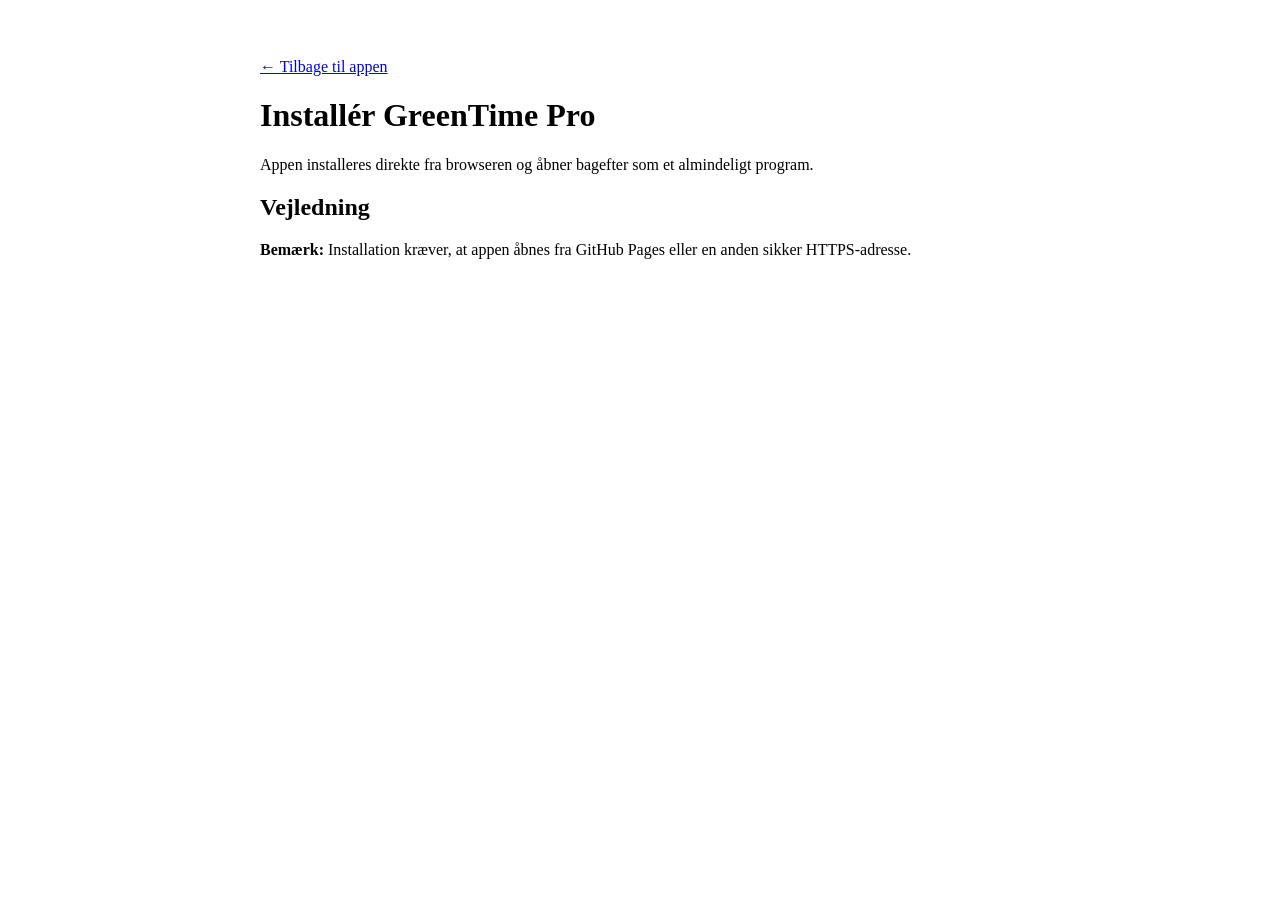
==== install/index.html @ ee956dd2 "Add install/index.html" ====
<!doctype html><html lang="da" data-theme="dark"><head><meta charset="utf-8"><meta name="viewport" content="width=device-width,initial-scale=1"><title>Installér GreenTime Pro</title><script>document.documentElement.dataset.theme=localStorage.getItem('gtp_theme')||'dark'</script><link rel="stylesheet" href="../css/theme.css"><link rel="stylesheet" href="../css/components.css"><style>main{max-width:760px;margin:40px auto;padding:18px}.install-step{padding:14px 0;border-bottom:1px solid var(--border)}#installBtn[hidden]{display:none}</style></head><body><main><a href="../">← Tilbage til appen</a><h1>Installér GreenTime Pro</h1><p>Appen installeres direkte fra browseren og åbner bagefter som et almindeligt program.</p><button id="installBtn" class="primary" hidden>Installér nu</button><article class="card"><h2 id="deviceTitle">Vejledning</h2><div id="instructions"></div></article><p><strong>Bemærk:</strong> Installation kræver, at appen åbnes fra GitHub Pages eller en anden sikker HTTPS-adresse.</p></main><script src="install.js"></script></body></html>
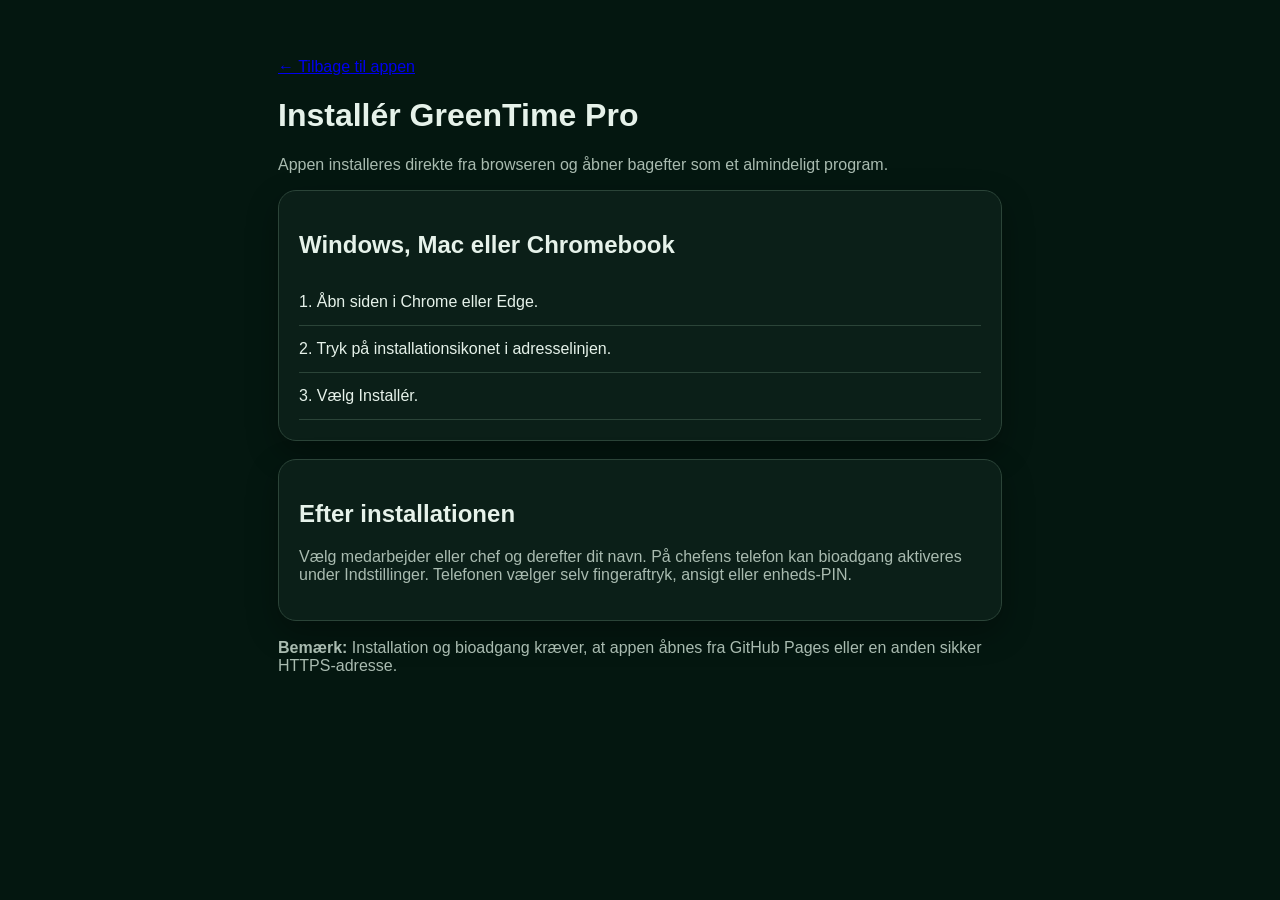
==== commit 629986bc: "Version 4.1: Normaliser regneark og tilføj chef-lås Tilføj normaliseret Google Sheets-model med ti f" ====
--- a/install/index.html
+++ b/install/index.html
@@ -1 +1 @@
-<!doctype html><html lang="da" data-theme="dark"><head><meta charset="utf-8"><meta name="viewport" content="width=device-width,initial-scale=1"><title>Installér GreenTime Pro</title><script>document.documentElement.dataset.theme=localStorage.getItem('gtp_theme')||'dark'</script><link rel="stylesheet" href="../css/theme.css"><link rel="stylesheet" href="../css/components.css"><style>main{max-width:760px;margin:40px auto;padding:18px}.install-step{padding:14px 0;border-bottom:1px solid var(--border)}#installBtn[hidden]{display:none}</style></head><body><main><a href="../">← Tilbage til appen</a><h1>Installér GreenTime Pro</h1><p>Appen installeres direkte fra browseren og åbner bagefter som et almindeligt program.</p><button id="installBtn" class="primary" hidden>Installér nu</button><article class="card"><h2 id="deviceTitle">Vejledning</h2><div id="instructions"></div></article><p><strong>Bemærk:</strong> Installation kræver, at appen åbnes fra GitHub Pages eller en anden sikker HTTPS-adresse.</p></main><script src="install.js"></script></body></html>
+<!doctype html><html lang="da" data-theme="dark"><head><meta charset="utf-8"><meta name="viewport" content="width=device-width,initial-scale=1"><title>Installér GreenTime Pro</title><script>document.documentElement.dataset.theme=localStorage.getItem('gtp_theme')||'dark'</script><link rel="stylesheet" href="../css/theme.css"><link rel="stylesheet" href="../css/components.css"><style>main{max-width:760px;margin:40px auto;padding:18px}.install-step{padding:14px 0;border-bottom:1px solid var(--border)}#installBtn[hidden]{display:none}</style></head><body><main><a href="../">← Tilbage til appen</a><h1>Installér GreenTime Pro</h1><p>Appen installeres direkte fra browseren og åbner bagefter som et almindeligt program.</p><button id="installBtn" class="primary" hidden>Installér nu</button><article class="card"><h2 id="deviceTitle">Vejledning</h2><div id="instructions"></div></article><article class="card"><h2>Efter installationen</h2><p>Vælg medarbejder eller chef og derefter dit navn. På chefens telefon kan bioadgang aktiveres under Indstillinger. Telefonen vælger selv fingeraftryk, ansigt eller enheds-PIN.</p></article><p><strong>Bemærk:</strong> Installation og bioadgang kræver, at appen åbnes fra GitHub Pages eller en anden sikker HTTPS-adresse.</p></main><script src="install.js"></script></body></html>
--- a/css/theme.css
+++ b/css/theme.css
@@ -0,0 +1,15 @@
+:root{
+  --bg:#f9f9f9;--surface:#ffffff;--surface2:#eef5ee;--text:#1a1c1c;--muted:#526052;
+  --border:#d7e1d4;--accent:#197a32;--accent-strong:#005f1a;--accent2:#4caf50;
+  --on-accent:#ffffff;--danger:#ba1a1a;--success:#197a32;
+  --shadow:0 4px 18px rgba(46,125,50,.08)
+}
+html[data-theme=dark]{
+  --bg:#041710;--surface:#0b1f18;--surface2:#142b22;--text:#e6f2ea;--muted:#a9bbb0;
+  --border:#2b4438;--accent:#78d99c;--accent-strong:#2d6a4f;--accent2:#95d4b3;
+  --on-accent:#063421;--danger:#ffb4ab;--success:#95d4b3;
+  --shadow:0 12px 32px rgba(0,0,0,.32)
+}
+*{box-sizing:border-box}
+body{margin:0;background:var(--bg);color:var(--text);font-family:Inter,Segoe UI,Arial,sans-serif}
+button,input,select,textarea{font:inherit;color:inherit}button{cursor:pointer}small,p{color:var(--muted)}
--- a/css/components.css
+++ b/css/components.css
@@ -0,0 +1 @@
+.card{background:var(--surface);border:1px solid var(--border);border-radius:18px;padding:20px;box-shadow:var(--shadow);margin-bottom:18px}.card h3{margin-top:0}label{display:grid;gap:6px;margin:0 0 14px;font-weight:600}input,select,textarea{width:100%;border:1px solid var(--border);border-radius:10px;padding:11px 12px;background:var(--surface2);outline:none}input:focus,select:focus,textarea:focus{border-color:var(--accent);box-shadow:0 0 0 3px color-mix(in srgb,var(--accent) 18%,transparent)}fieldset{border:0;padding:0;margin:0 0 14px}legend{font-weight:600;margin-bottom:8px}.actions{display:flex;gap:10px;flex-wrap:wrap}button,.file-btn{border:1px solid var(--border);background:var(--surface2);border-radius:10px;padding:10px 15px}.primary{background:linear-gradient(135deg,var(--accent2),var(--accent));border:0;color:#fff}.danger{background:var(--danger);border:0;color:#fff}.icon-btn{padding:7px 9px;background:transparent}.timer{text-align:center;font-size:clamp(2.4rem,7vw,5rem);font-variant-numeric:tabular-nums;font-weight:800;letter-spacing:.04em;padding:25px 0}.status{text-align:center}.chips{display:flex;flex-wrap:wrap;gap:8px}.chip{display:block;margin:0}.chip input{position:absolute;opacity:0;pointer-events:none}.chip span{display:block;padding:9px 13px;border:1px solid var(--border);border-radius:999px;background:var(--surface2)}.chip input:checked+span{background:var(--accent);border-color:var(--accent);color:#fff}.form-grid{display:grid;grid-template-columns:1fr 1fr;gap:0 12px}.wide{grid-column:1/-1}.table-wrap{overflow:auto}table{width:100%;border-collapse:collapse;min-width:680px}th,td{text-align:left;padding:12px;border-bottom:1px solid var(--border);vertical-align:top}td small{display:block;max-width:360px;margin-top:5px}dialog{width:min(560px,calc(100% - 30px));border:1px solid var(--border);border-radius:18px;background:var(--surface);color:var(--text);padding:24px;box-shadow:0 25px 90px #0008}dialog::backdrop{background:#050914aa}.calendar-head{display:flex;justify-content:space-between;align-items:center}.calendar{display:grid;grid-template-columns:repeat(7,1fr);gap:7px}.weekday{text-align:center;color:var(--muted);font-size:.8rem;padding:5px}.day{aspect-ratio:1;border:1px solid var(--border);background:var(--surface2);padding:7px;display:flex;flex-direction:column;justify-content:space-between}.day.booked b{align-self:flex-end;background:var(--accent);color:#fff;border-radius:999px;padding:2px 7px}.day.selected{outline:3px solid var(--accent)}.booking{display:flex;justify-content:space-between;border-left:4px solid var(--accent);padding:12px;background:var(--surface2);margin:8px 0;border-radius:8px}.booking p{margin:5px 0}.audit{list-style:none;padding:0;margin:0}.audit li{display:grid;grid-template-columns:170px 1fr;gap:15px;padding:10px;border-bottom:1px solid var(--border)}.audit time{color:var(--muted)}.filters{display:grid;grid-template-columns:repeat(4,1fr);gap:12px;align-items:end}.file-btn{display:inline-block}.file-btn input{display:none}
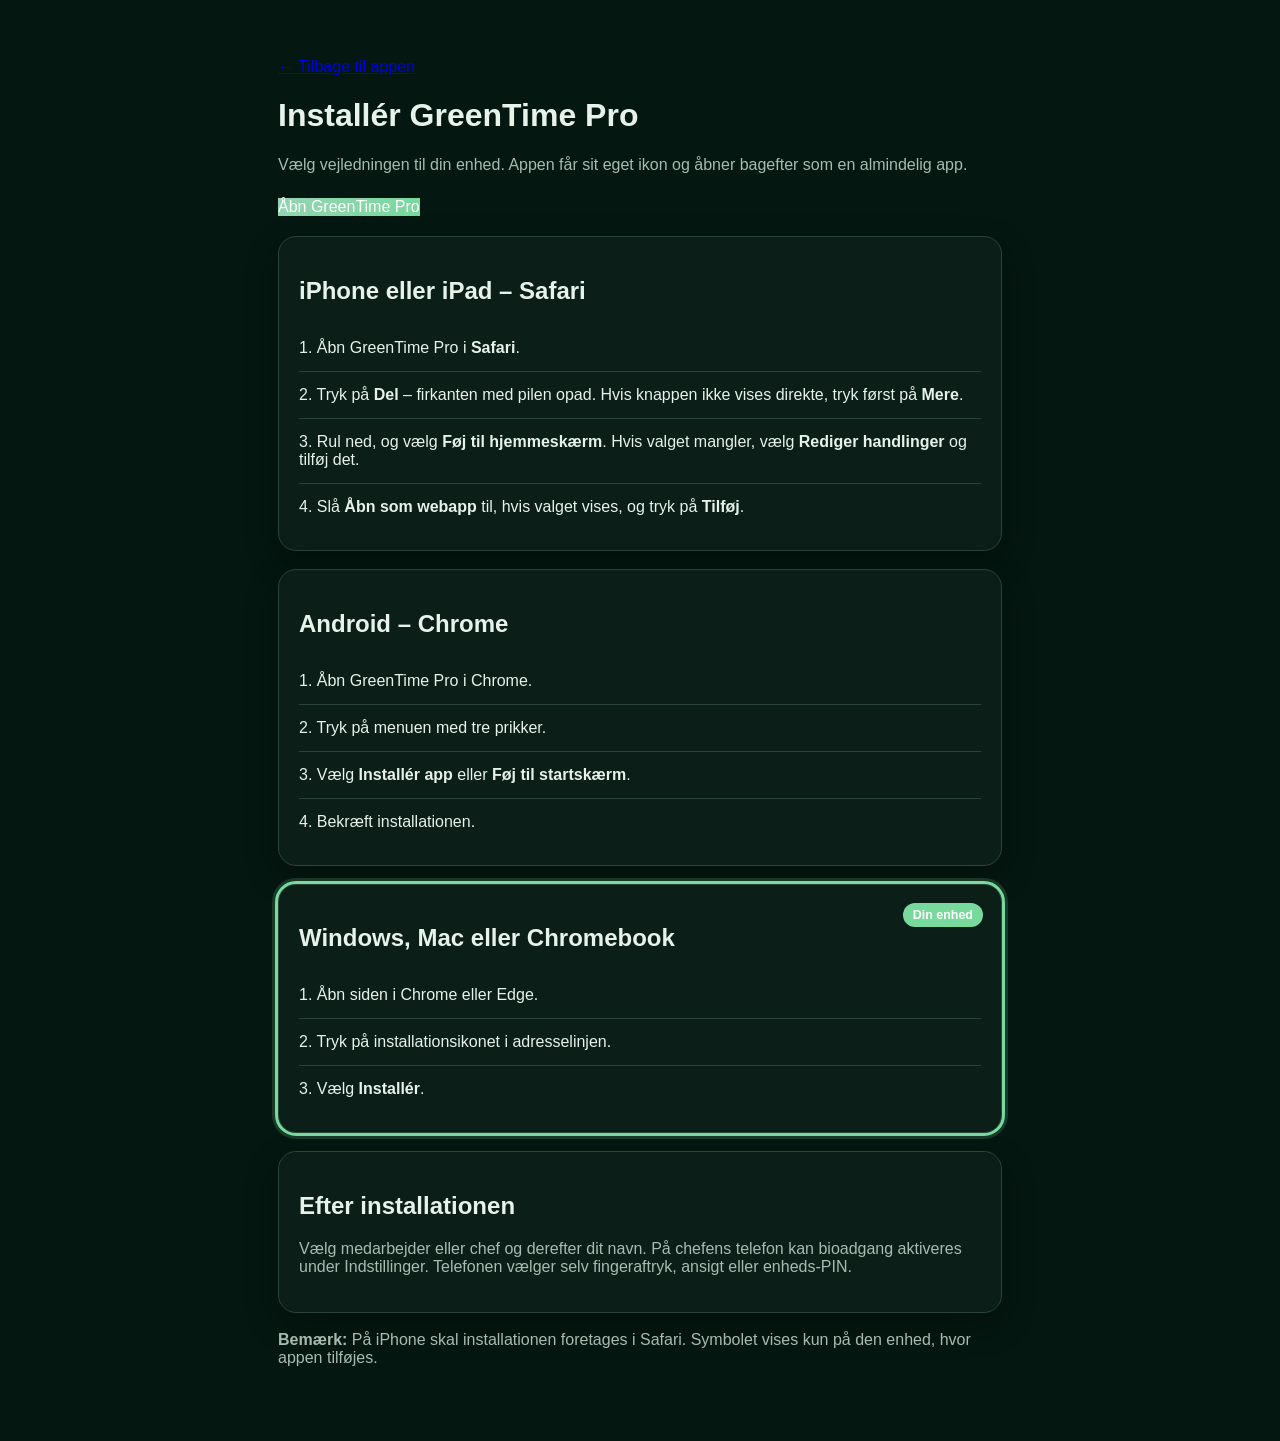
==== commit 0e72ef36: "Version 5.2: Tilføj iPhone-installationsvejledning Vis altid separate installationskort til iPhone/i" ====
--- a/install/index.html
+++ b/install/index.html
@@ -1 +1,65 @@
-<!doctype html><html lang="da" data-theme="dark"><head><meta charset="utf-8"><meta name="viewport" content="width=device-width,initial-scale=1"><title>Installér GreenTime Pro</title><script>document.documentElement.dataset.theme=localStorage.getItem('gtp_theme')||'dark'</script><link rel="stylesheet" href="../css/theme.css"><link rel="stylesheet" href="../css/components.css"><style>main{max-width:760px;margin:40px auto;padding:18px}.install-step{padding:14px 0;border-bottom:1px solid var(--border)}#installBtn[hidden]{display:none}</style></head><body><main><a href="../">← Tilbage til appen</a><h1>Installér GreenTime Pro</h1><p>Appen installeres direkte fra browseren og åbner bagefter som et almindeligt program.</p><button id="installBtn" class="primary" hidden>Installér nu</button><article class="card"><h2 id="deviceTitle">Vejledning</h2><div id="instructions"></div></article><article class="card"><h2>Efter installationen</h2><p>Vælg medarbejder eller chef og derefter dit navn. På chefens telefon kan bioadgang aktiveres under Indstillinger. Telefonen vælger selv fingeraftryk, ansigt eller enheds-PIN.</p></article><p><strong>Bemærk:</strong> Installation og bioadgang kræver, at appen åbnes fra GitHub Pages eller en anden sikker HTTPS-adresse.</p></main><script src="install.js"></script></body></html>
+<!doctype html>
+<html lang="da" data-theme="dark">
+<head>
+  <meta charset="utf-8">
+  <meta name="viewport" content="width=device-width,initial-scale=1">
+  <title>Installér GreenTime Pro</title>
+  <script>document.documentElement.dataset.theme=localStorage.getItem('gtp_theme')||'dark'</script>
+  <link rel="stylesheet" href="../css/theme.css">
+  <link rel="stylesheet" href="../css/components.css">
+  <style>
+    main{max-width:760px;margin:40px auto;padding:18px}
+    .install-step{padding:14px 0;border-bottom:1px solid var(--border)}
+    .install-step:last-child{border-bottom:0}
+    .device-card{position:relative}
+    .device-card.current{outline:3px solid var(--accent);box-shadow:0 0 0 6px color-mix(in srgb,var(--accent) 18%,transparent)}
+    .device-badge{display:none;position:absolute;right:18px;top:18px;padding:5px 10px;border-radius:999px;background:var(--accent);color:#fff;font-size:.78rem;font-weight:800}
+    .device-card.current .device-badge{display:block}
+    .install-link{display:inline-block;margin:8px 0 20px;text-decoration:none}
+    #installBtn[hidden]{display:none}
+    @media(max-width:560px){main{margin:16px auto;padding:14px}.device-badge{position:static;float:right;margin:-3px 0 8px 8px}}
+  </style>
+</head>
+<body>
+  <main>
+    <a href="../">← Tilbage til appen</a>
+    <h1>Installér GreenTime Pro</h1>
+    <p>Vælg vejledningen til din enhed. Appen får sit eget ikon og åbner bagefter som en almindelig app.</p>
+    <a class="primary install-link" href="../">Åbn GreenTime Pro</a>
+    <button id="installBtn" class="primary" hidden>Installér nu</button>
+
+    <article id="iphoneGuide" class="card device-card">
+      <span class="device-badge">Din enhed</span>
+      <h2>iPhone eller iPad – Safari</h2>
+      <div class="install-step">1. Åbn GreenTime Pro i <strong>Safari</strong>.</div>
+      <div class="install-step">2. Tryk på <strong>Del</strong> – firkanten med pilen opad. Hvis knappen ikke vises direkte, tryk først på <strong>Mere</strong>.</div>
+      <div class="install-step">3. Rul ned, og vælg <strong>Føj til hjemmeskærm</strong>. Hvis valget mangler, vælg <strong>Rediger handlinger</strong> og tilføj det.</div>
+      <div class="install-step">4. Slå <strong>Åbn som webapp</strong> til, hvis valget vises, og tryk på <strong>Tilføj</strong>.</div>
+    </article>
+
+    <article id="androidGuide" class="card device-card">
+      <span class="device-badge">Din enhed</span>
+      <h2>Android – Chrome</h2>
+      <div class="install-step">1. Åbn GreenTime Pro i Chrome.</div>
+      <div class="install-step">2. Tryk på menuen med tre prikker.</div>
+      <div class="install-step">3. Vælg <strong>Installér app</strong> eller <strong>Føj til startskærm</strong>.</div>
+      <div class="install-step">4. Bekræft installationen.</div>
+    </article>
+
+    <article id="desktopGuide" class="card device-card">
+      <span class="device-badge">Din enhed</span>
+      <h2>Windows, Mac eller Chromebook</h2>
+      <div class="install-step">1. Åbn siden i Chrome eller Edge.</div>
+      <div class="install-step">2. Tryk på installationsikonet i adresselinjen.</div>
+      <div class="install-step">3. Vælg <strong>Installér</strong>.</div>
+    </article>
+
+    <article class="card">
+      <h2>Efter installationen</h2>
+      <p>Vælg medarbejder eller chef og derefter dit navn. På chefens telefon kan bioadgang aktiveres under Indstillinger. Telefonen vælger selv fingeraftryk, ansigt eller enheds-PIN.</p>
+    </article>
+    <p><strong>Bemærk:</strong> På iPhone skal installationen foretages i Safari. Symbolet vises kun på den enhed, hvor appen tilføjes.</p>
+  </main>
+  <script src="install.js?v=5.2"></script>
+</body>
+</html>
